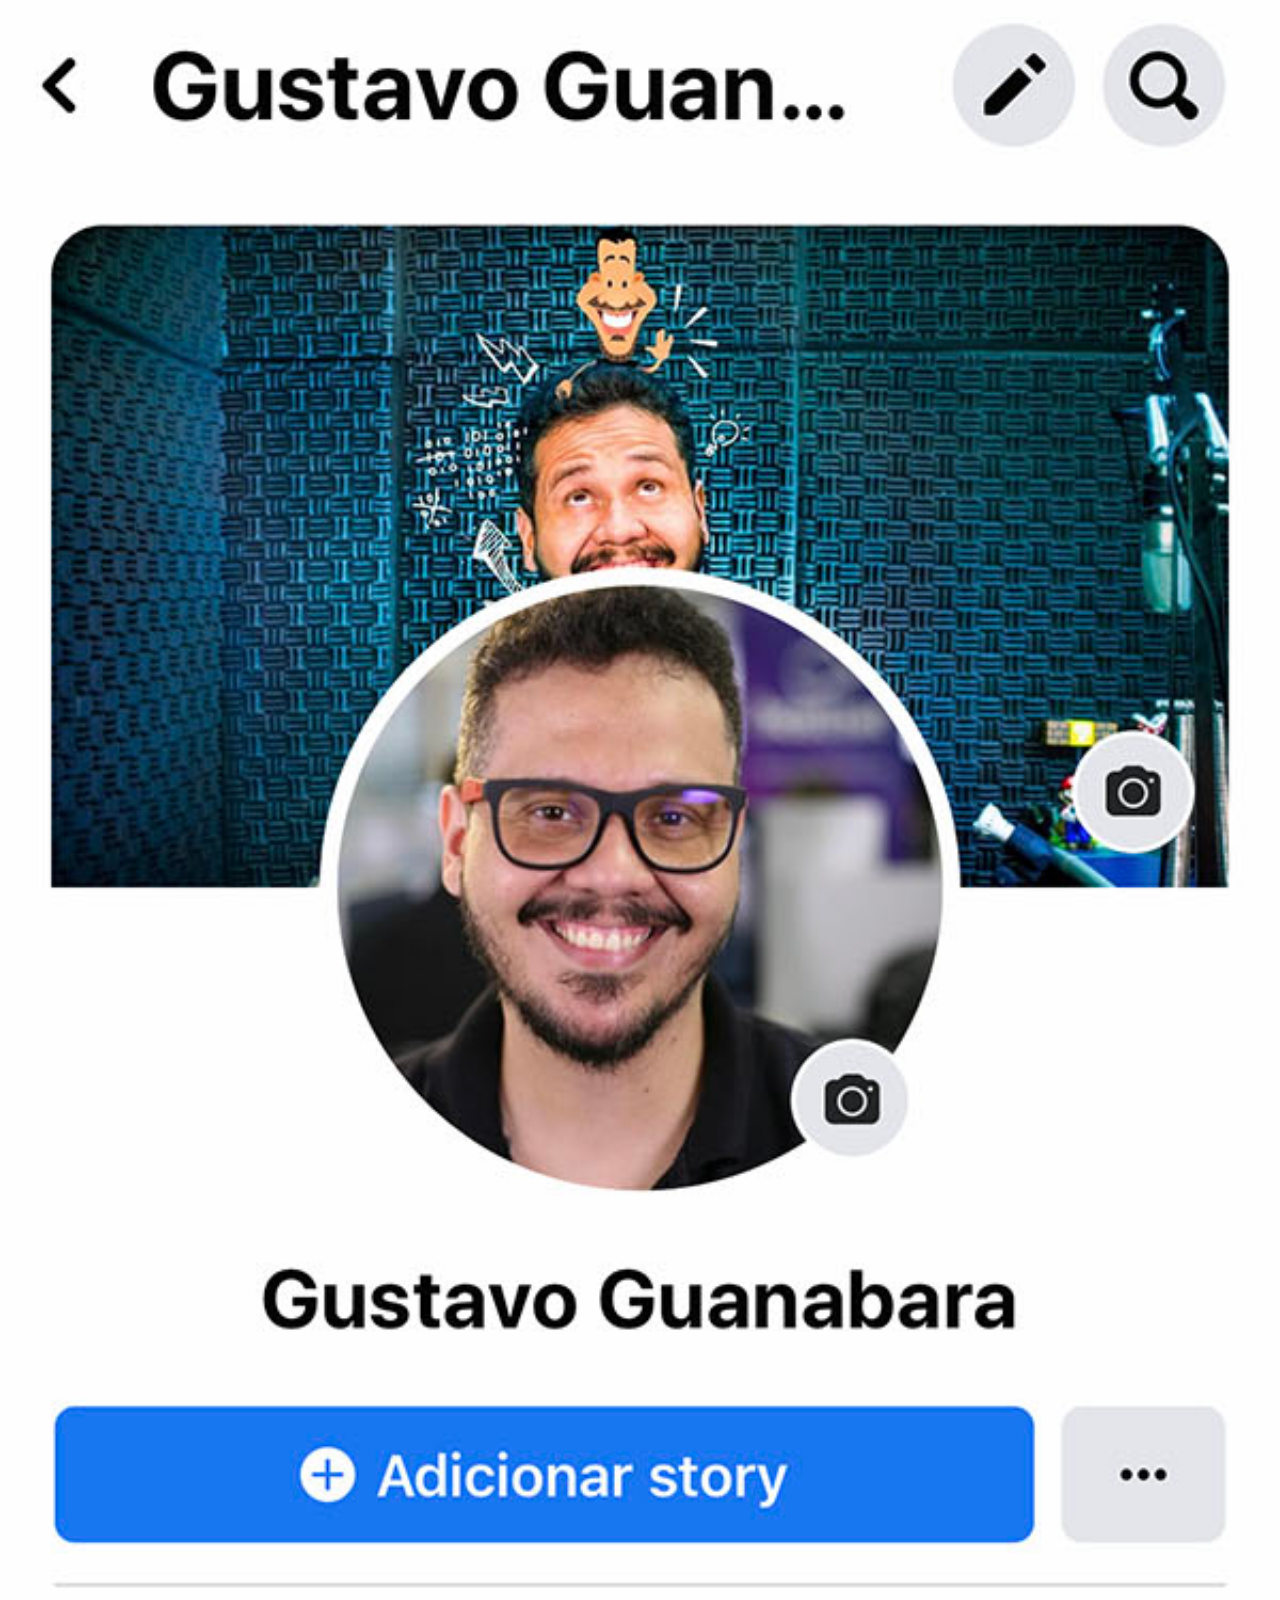
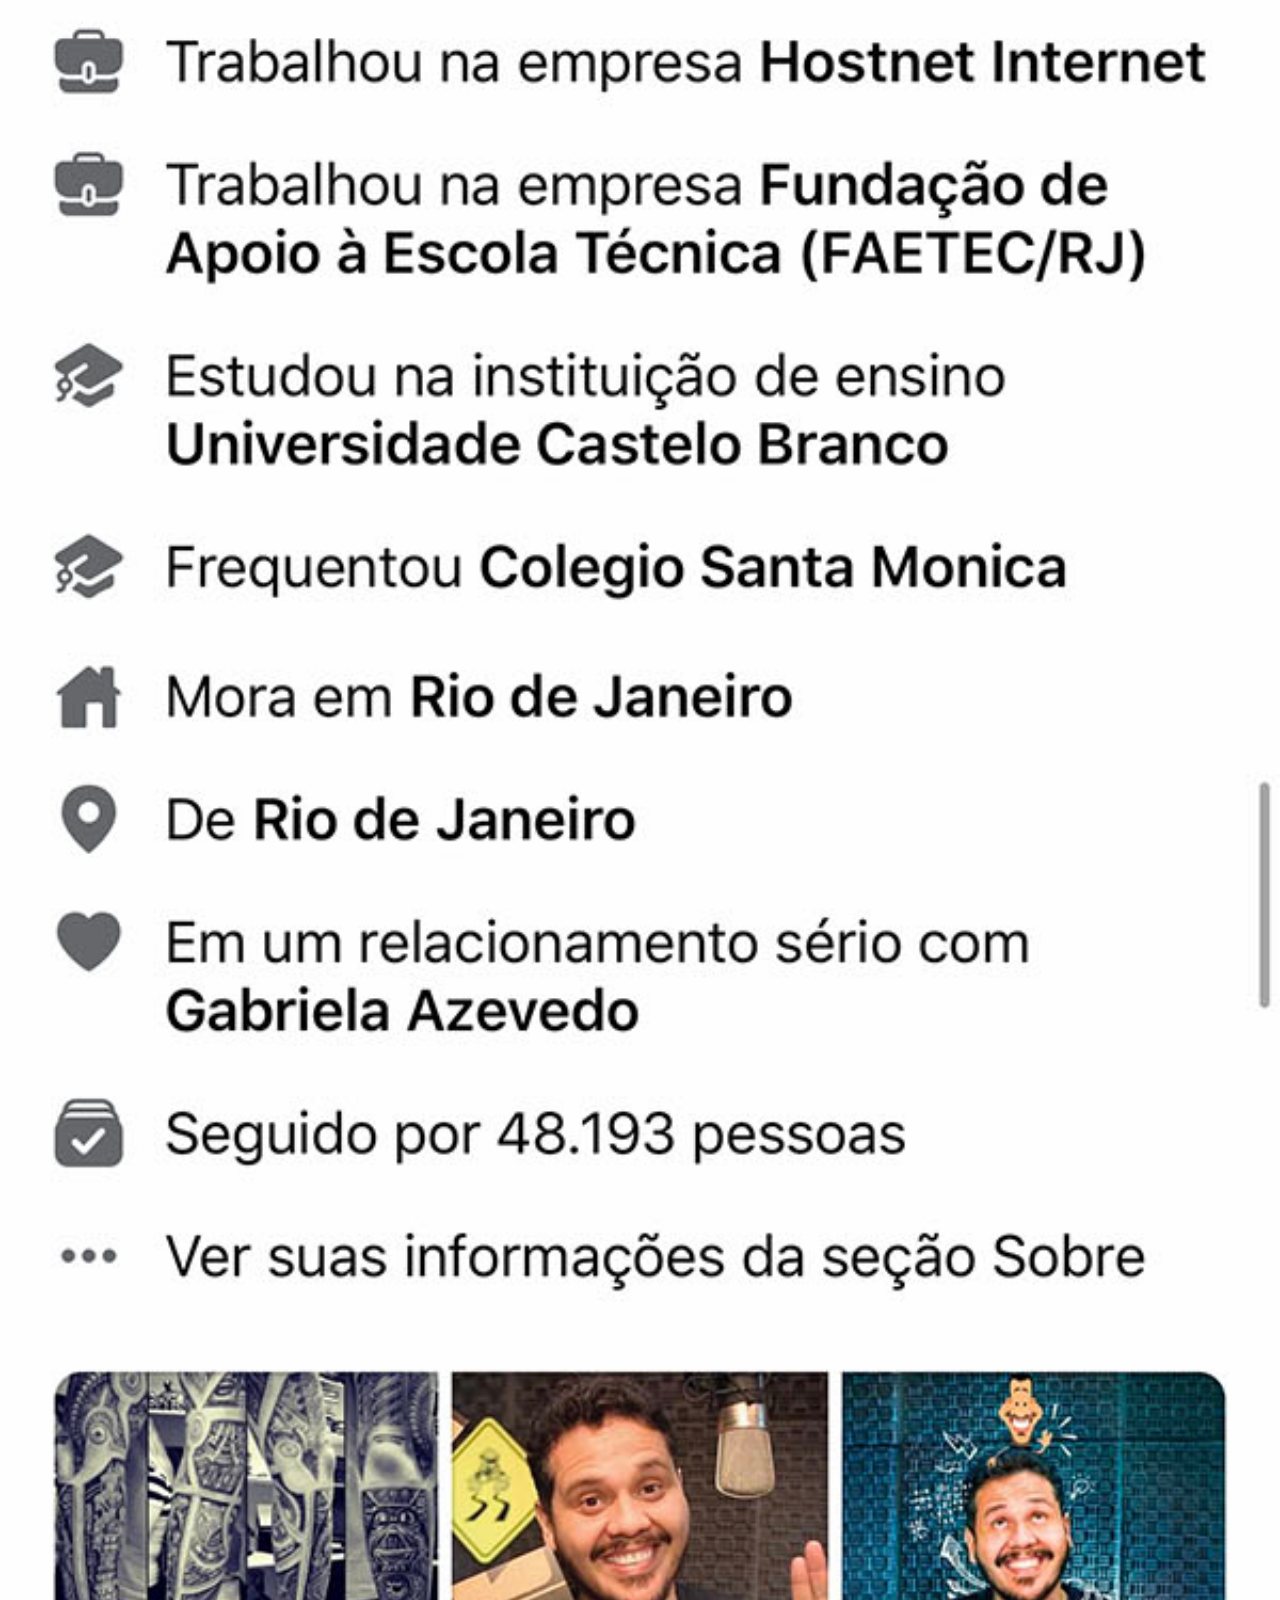
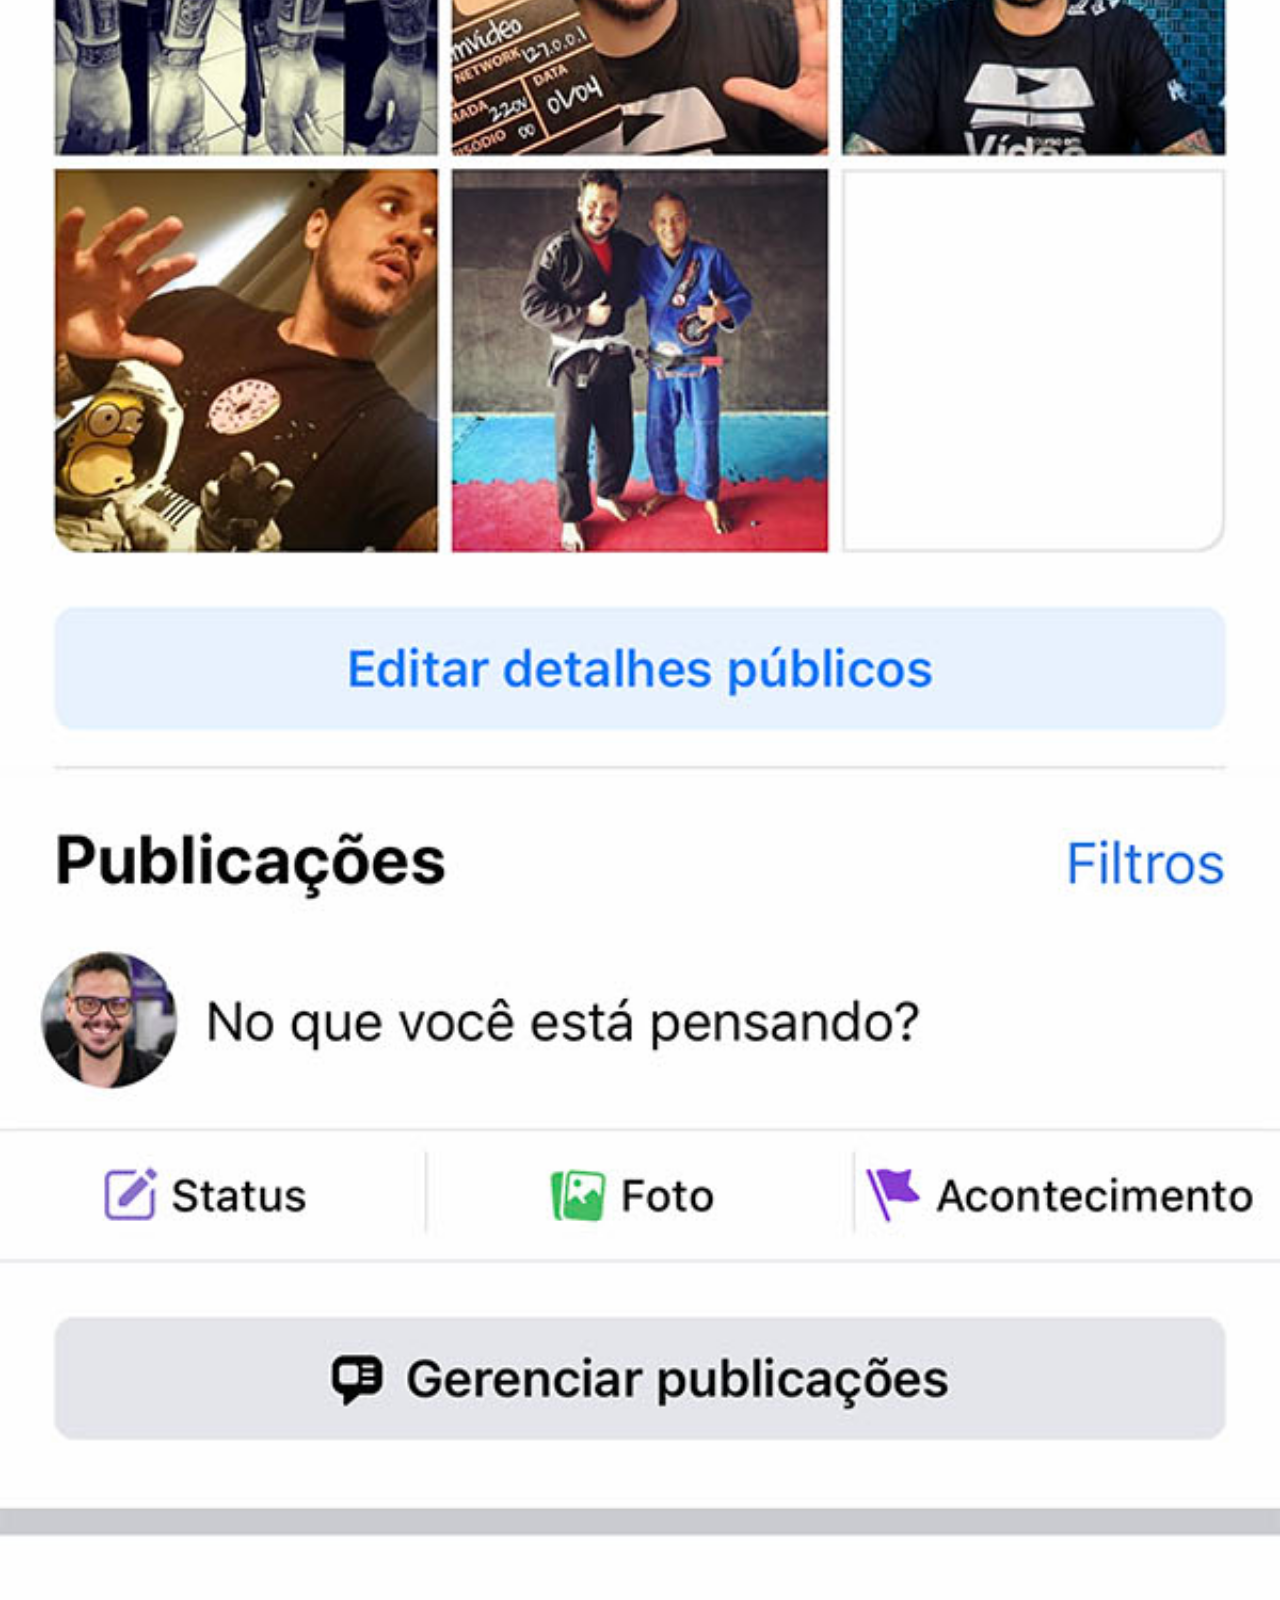
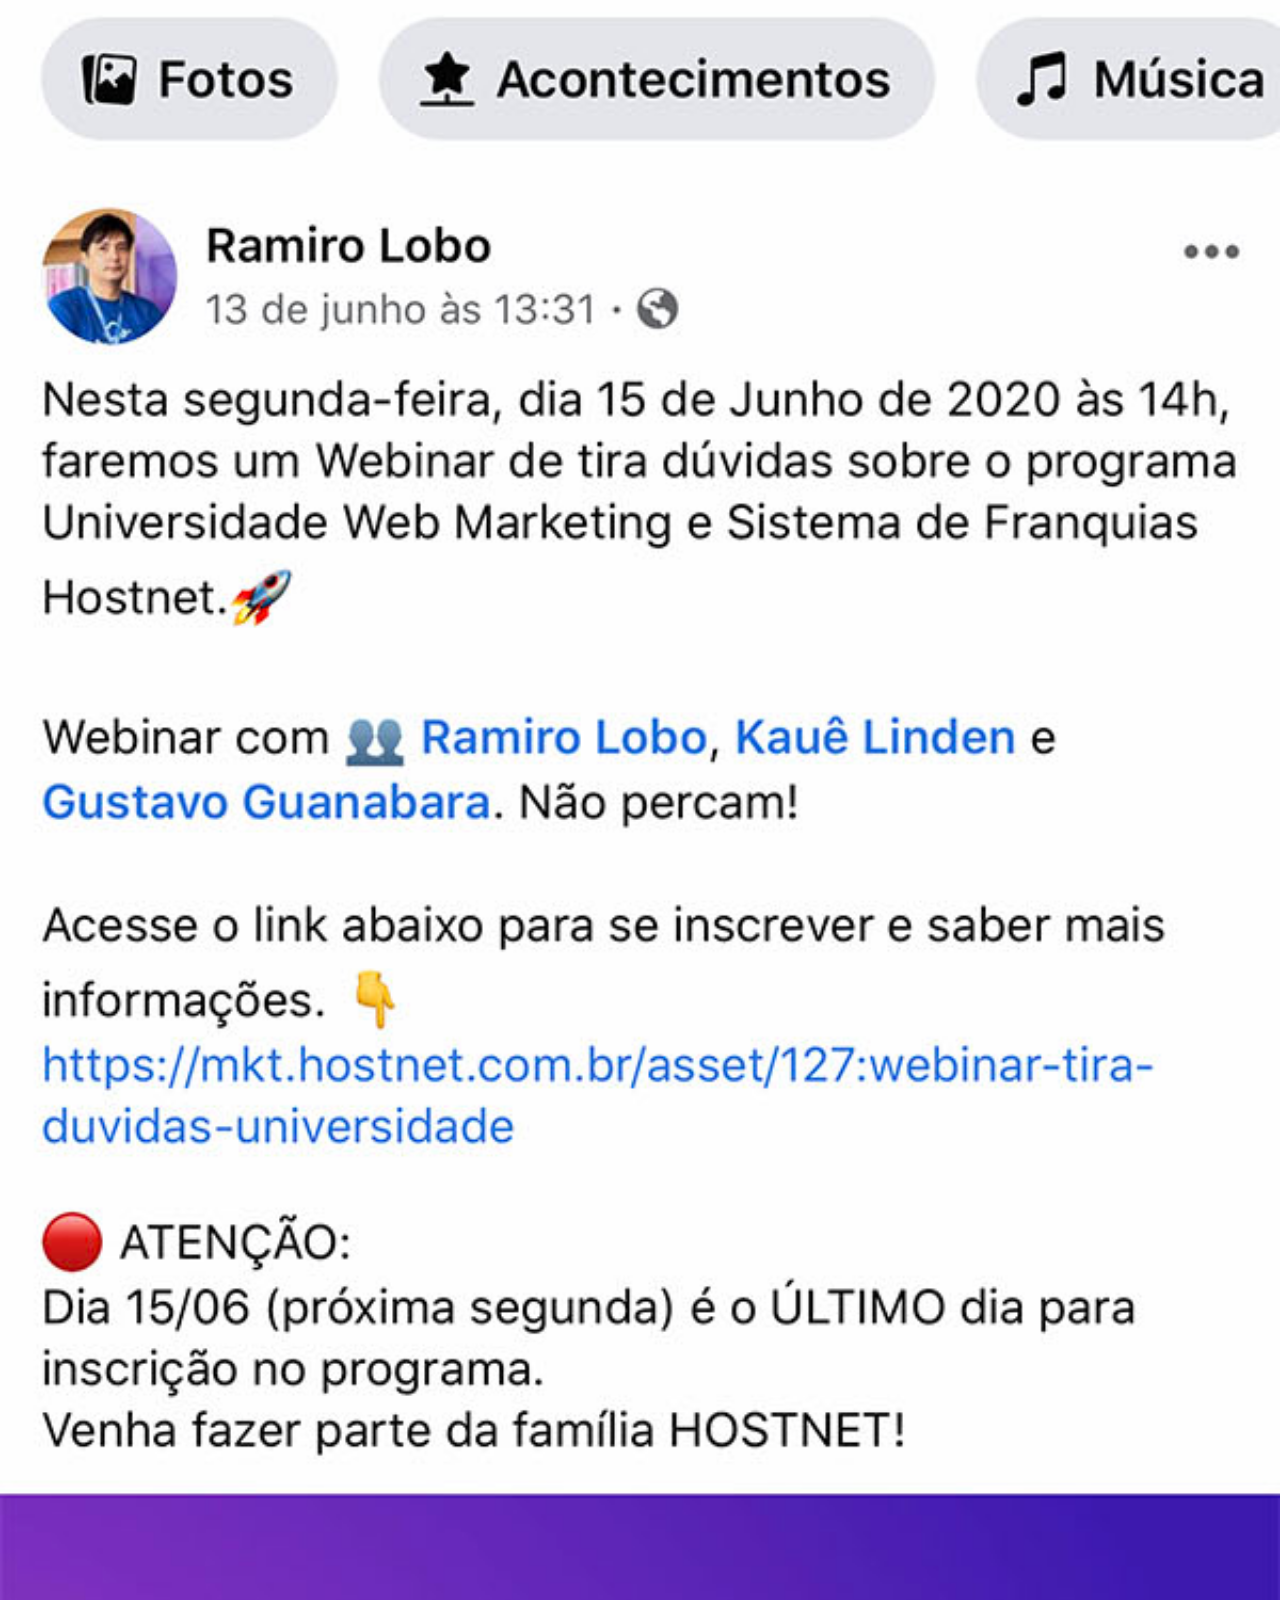
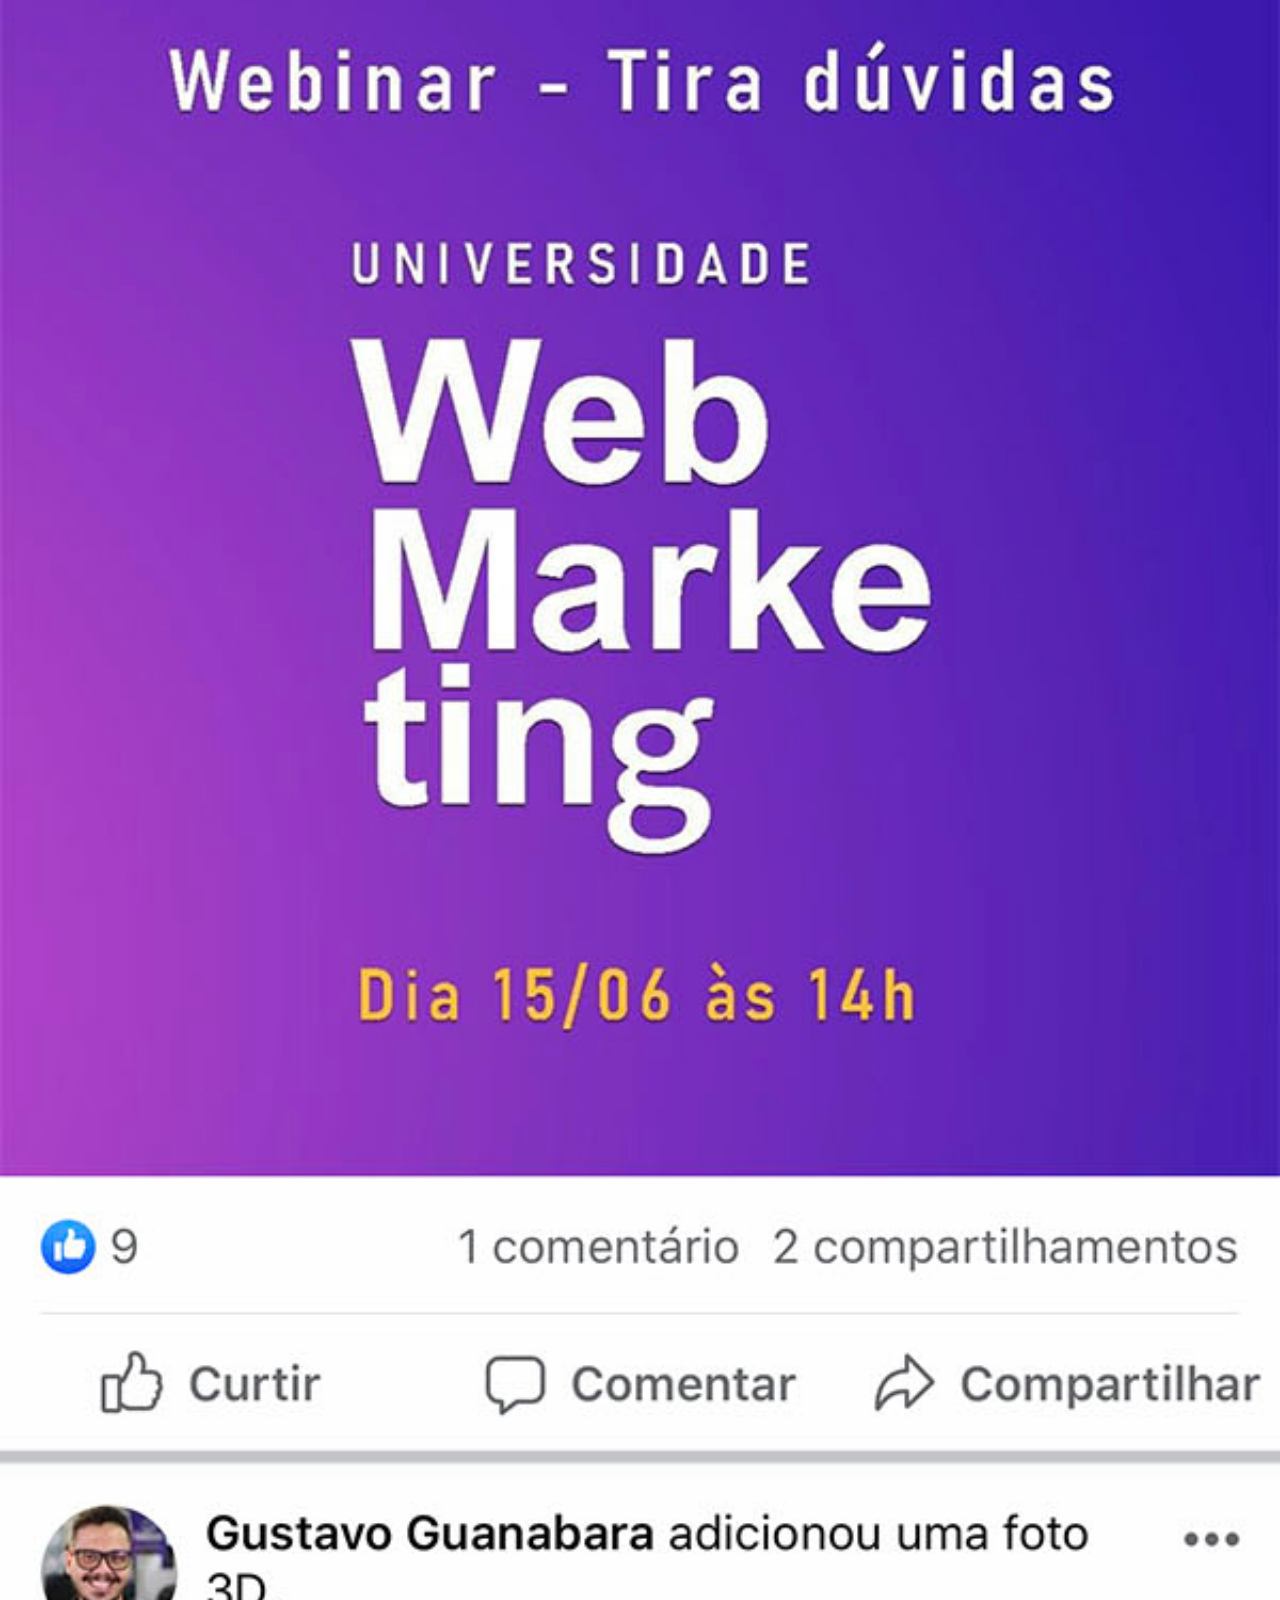
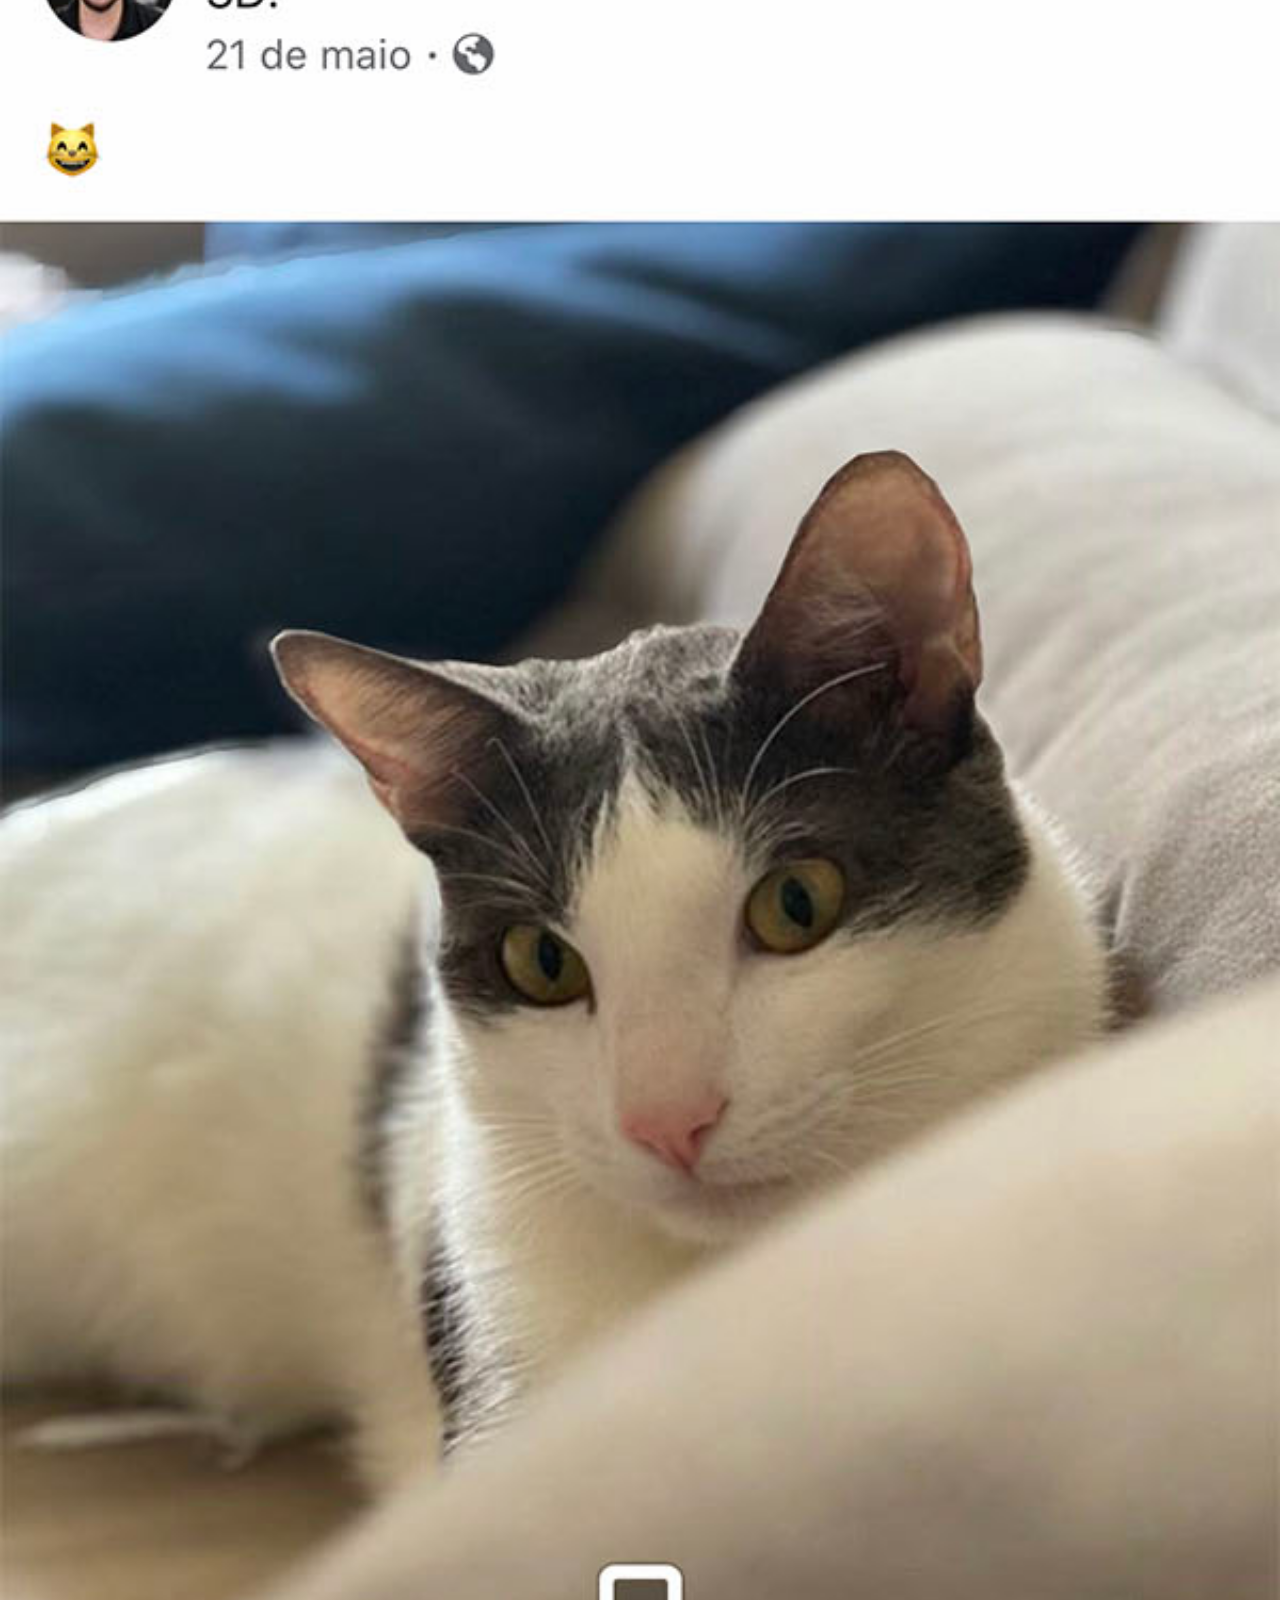
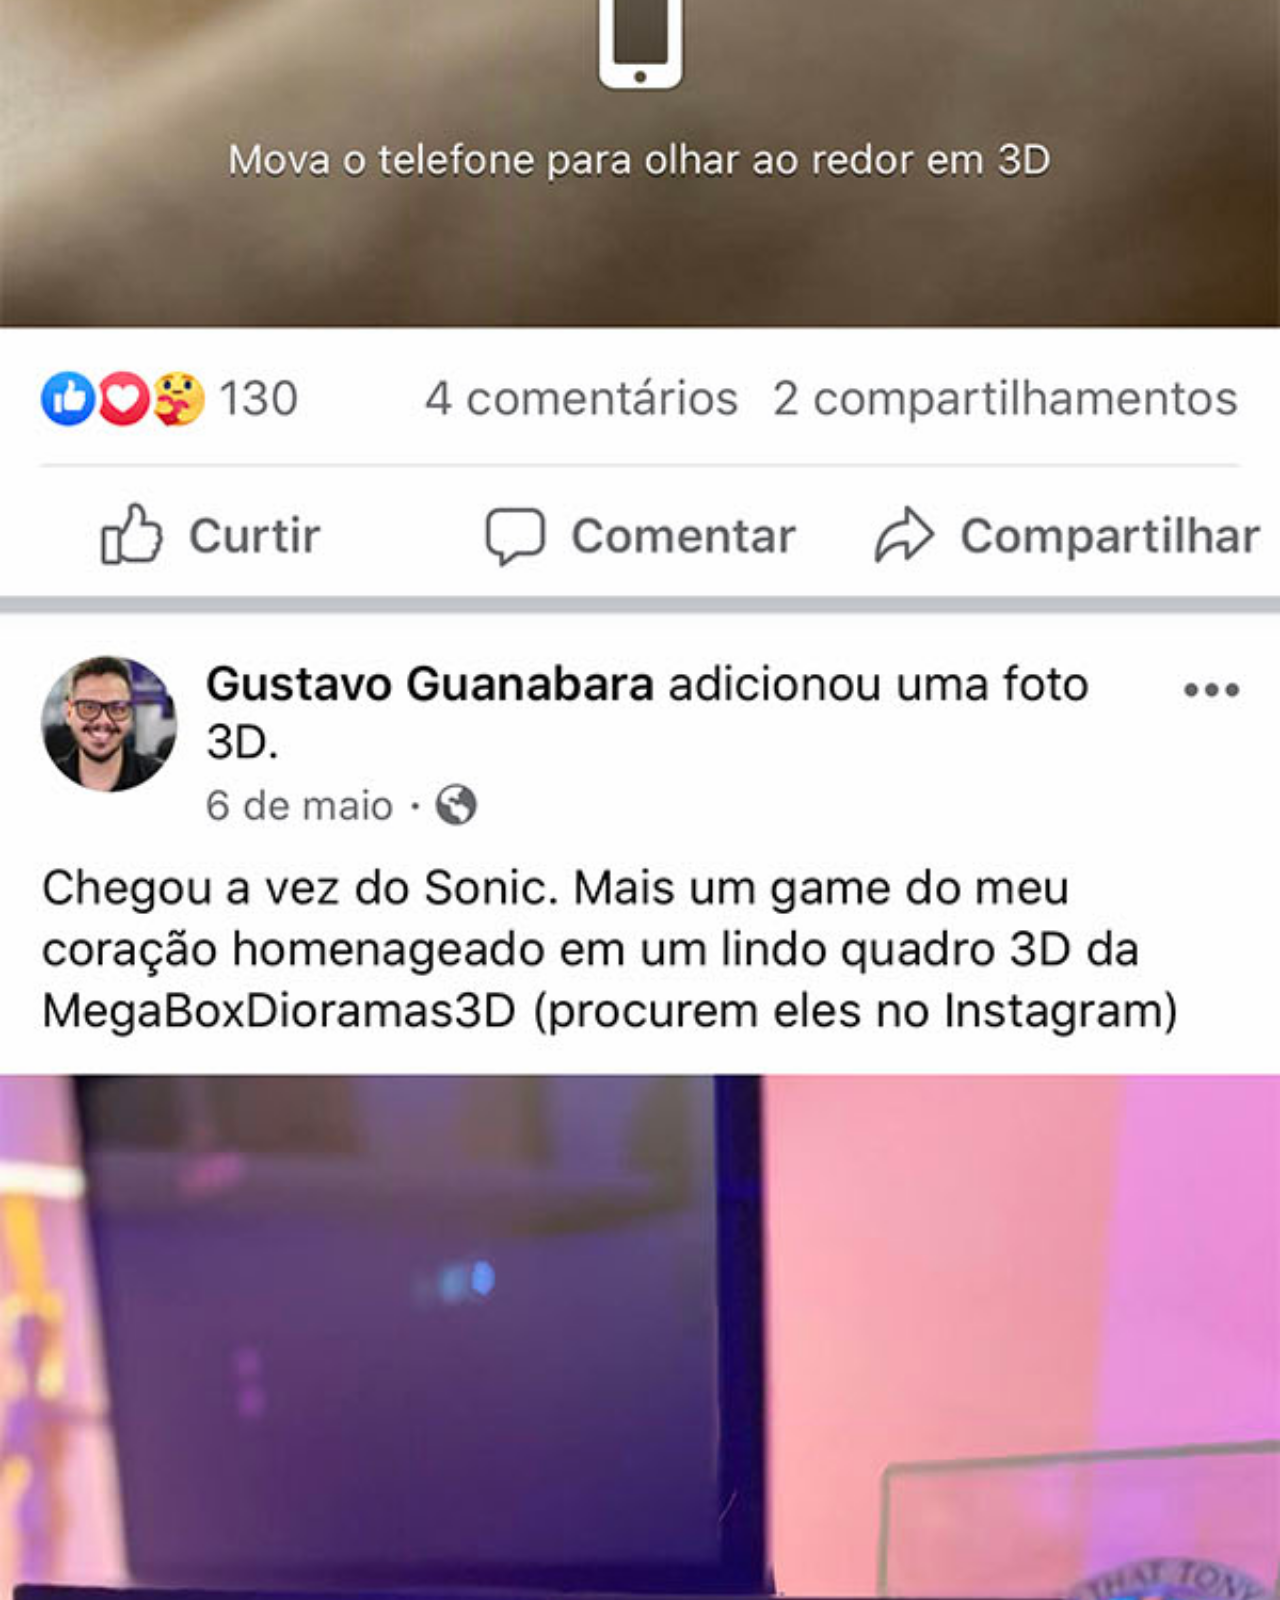
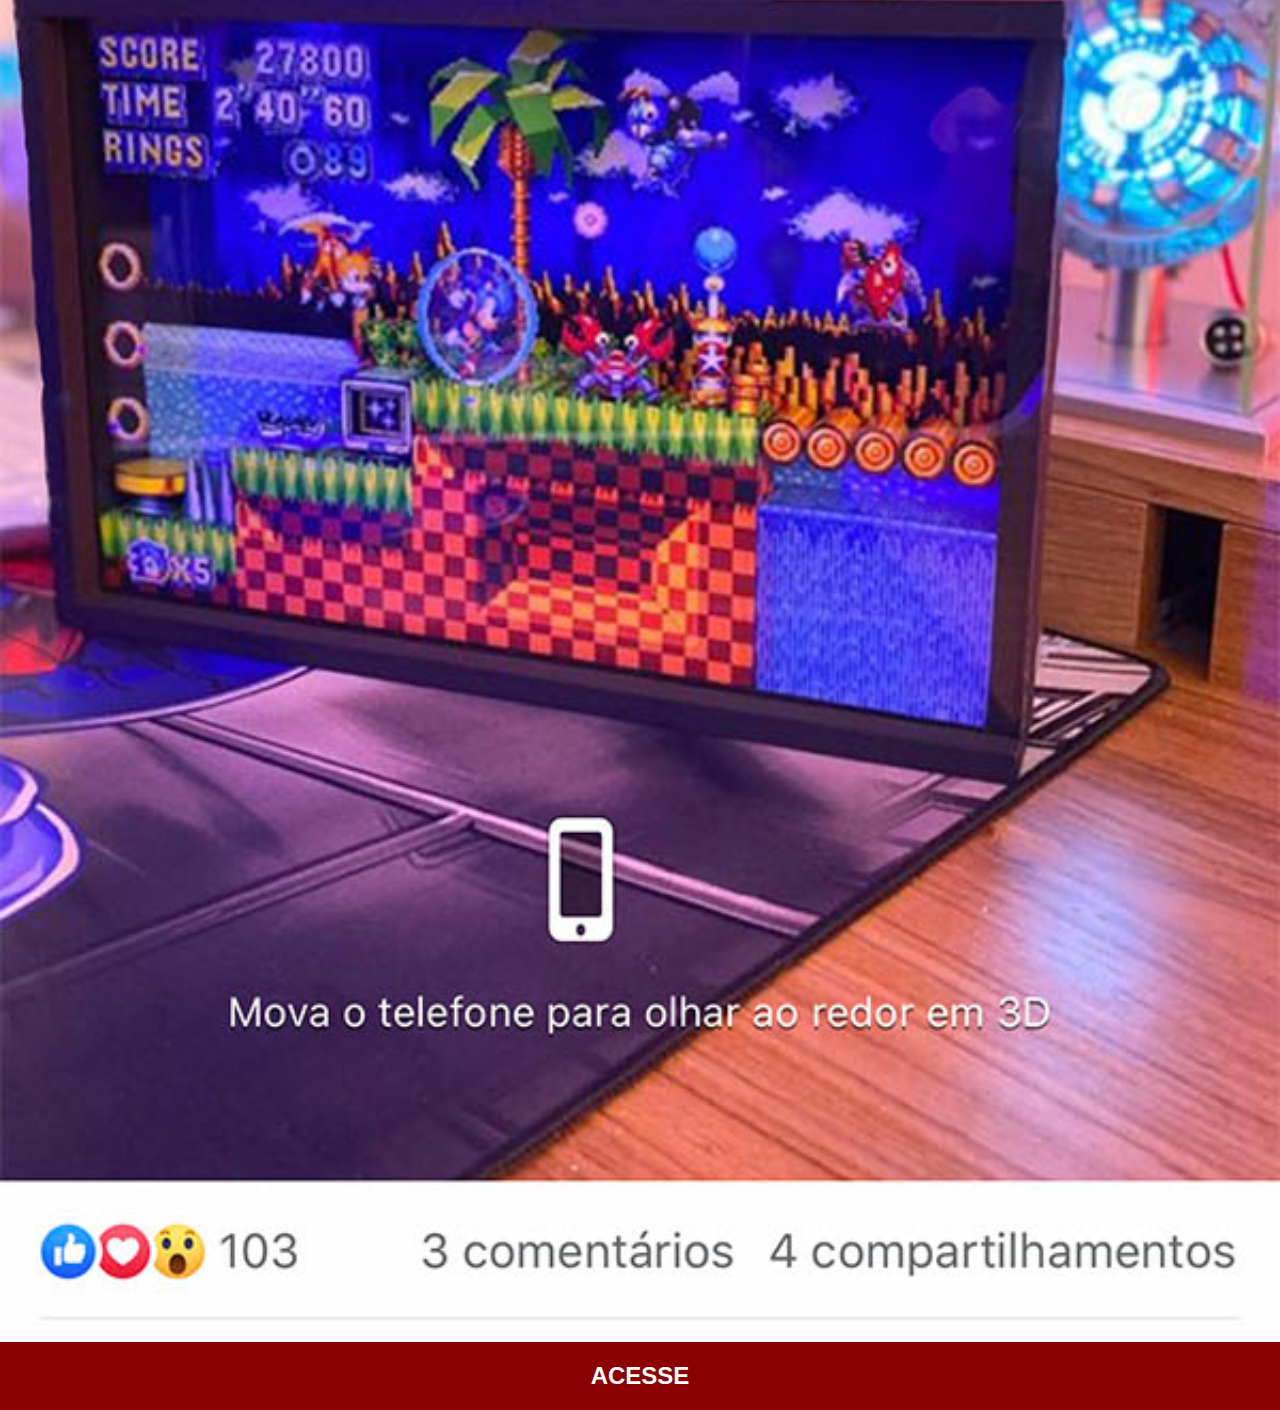
==== facebook.html @ f0915df2 "adicionado as redes social" ====
<!DOCTYPE html>
<html lang="pt-br">
<head>
    <meta charset="UTF-8">
    <meta name="viewport" content="width=device-width, initial-scale=1.0">
    <title>Facebook</title>
    <link rel="stylesheet" href="estilo/rede.css">
</head>
<body>
    <img src="imagens/tela-facebook.jpg" alt="Facebook"><a href="https://www.facebook.com/gustavoguanabara/" target="_blank">ACESSE</a>
</body>
</html>
---- estilo/rede.css ----
@charset "UTF-8";
*{
    margin: 0px;
    padding: 0px;
    font-family: Arial, Helvetica, sans-serif;
}
::-webkit-scrollbar{
    width: 0px;
    height: 0px;
}
img{
width: 100vw;
}
a{
    display: block;
    background-color: darkred;
    color: white;
    text-decoration: none;
    text-align: center;
    padding: 20px;
 
    font-weight: bolder;
    font-size: 1.5em;
}
a:hover{
    text-decoration: underline;
    background-color: red;
}
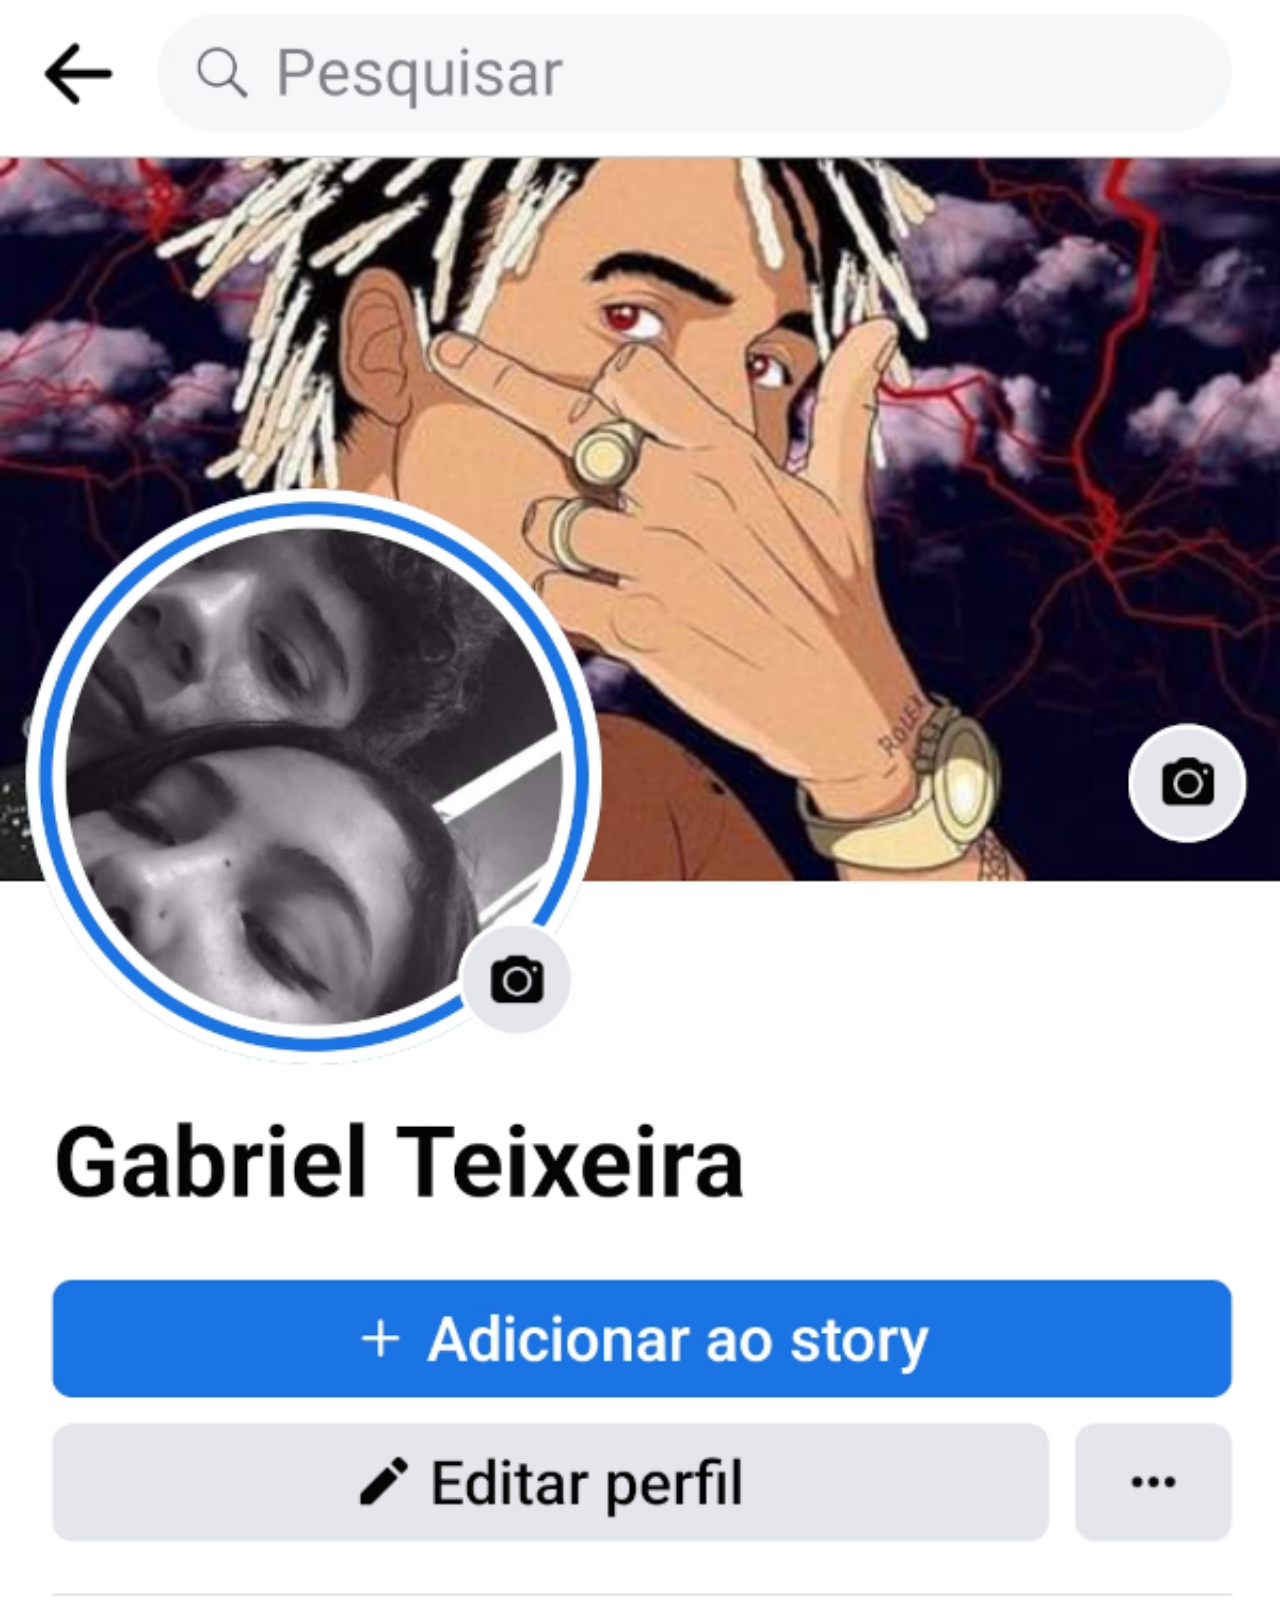
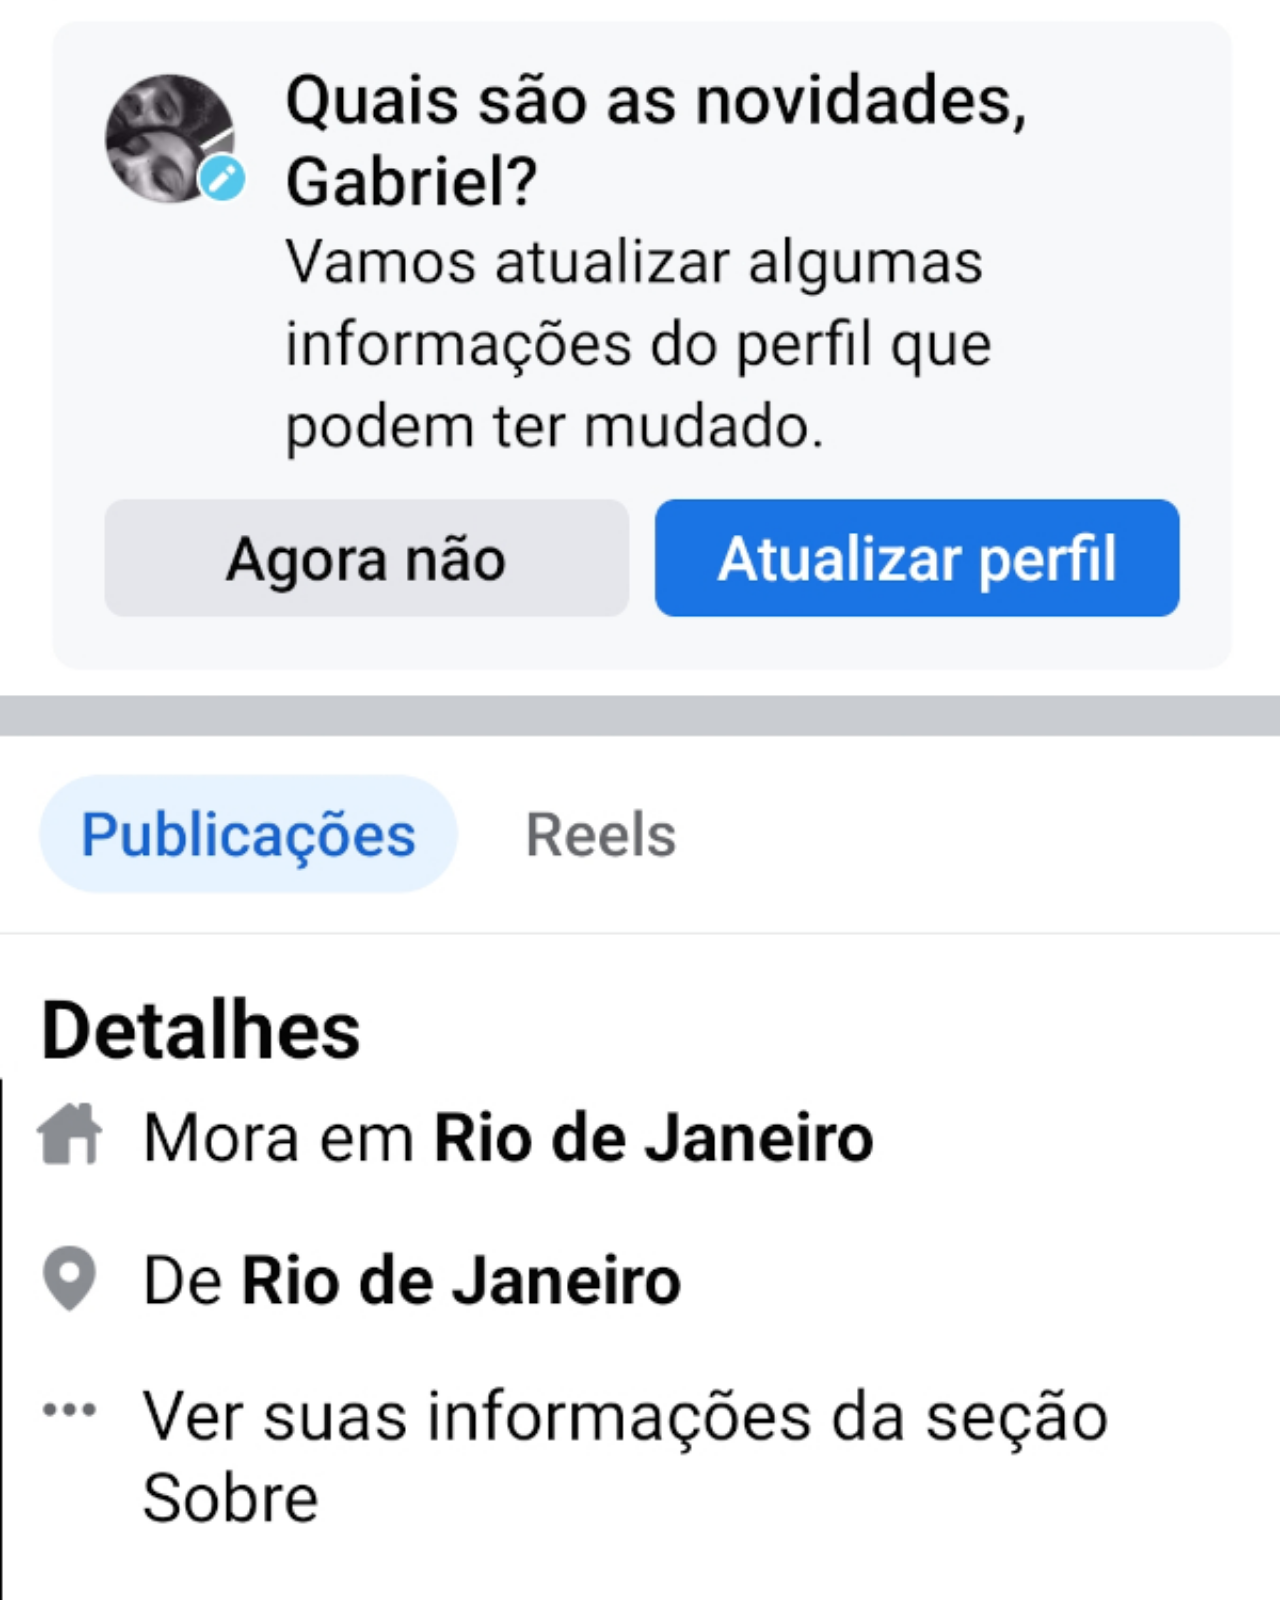
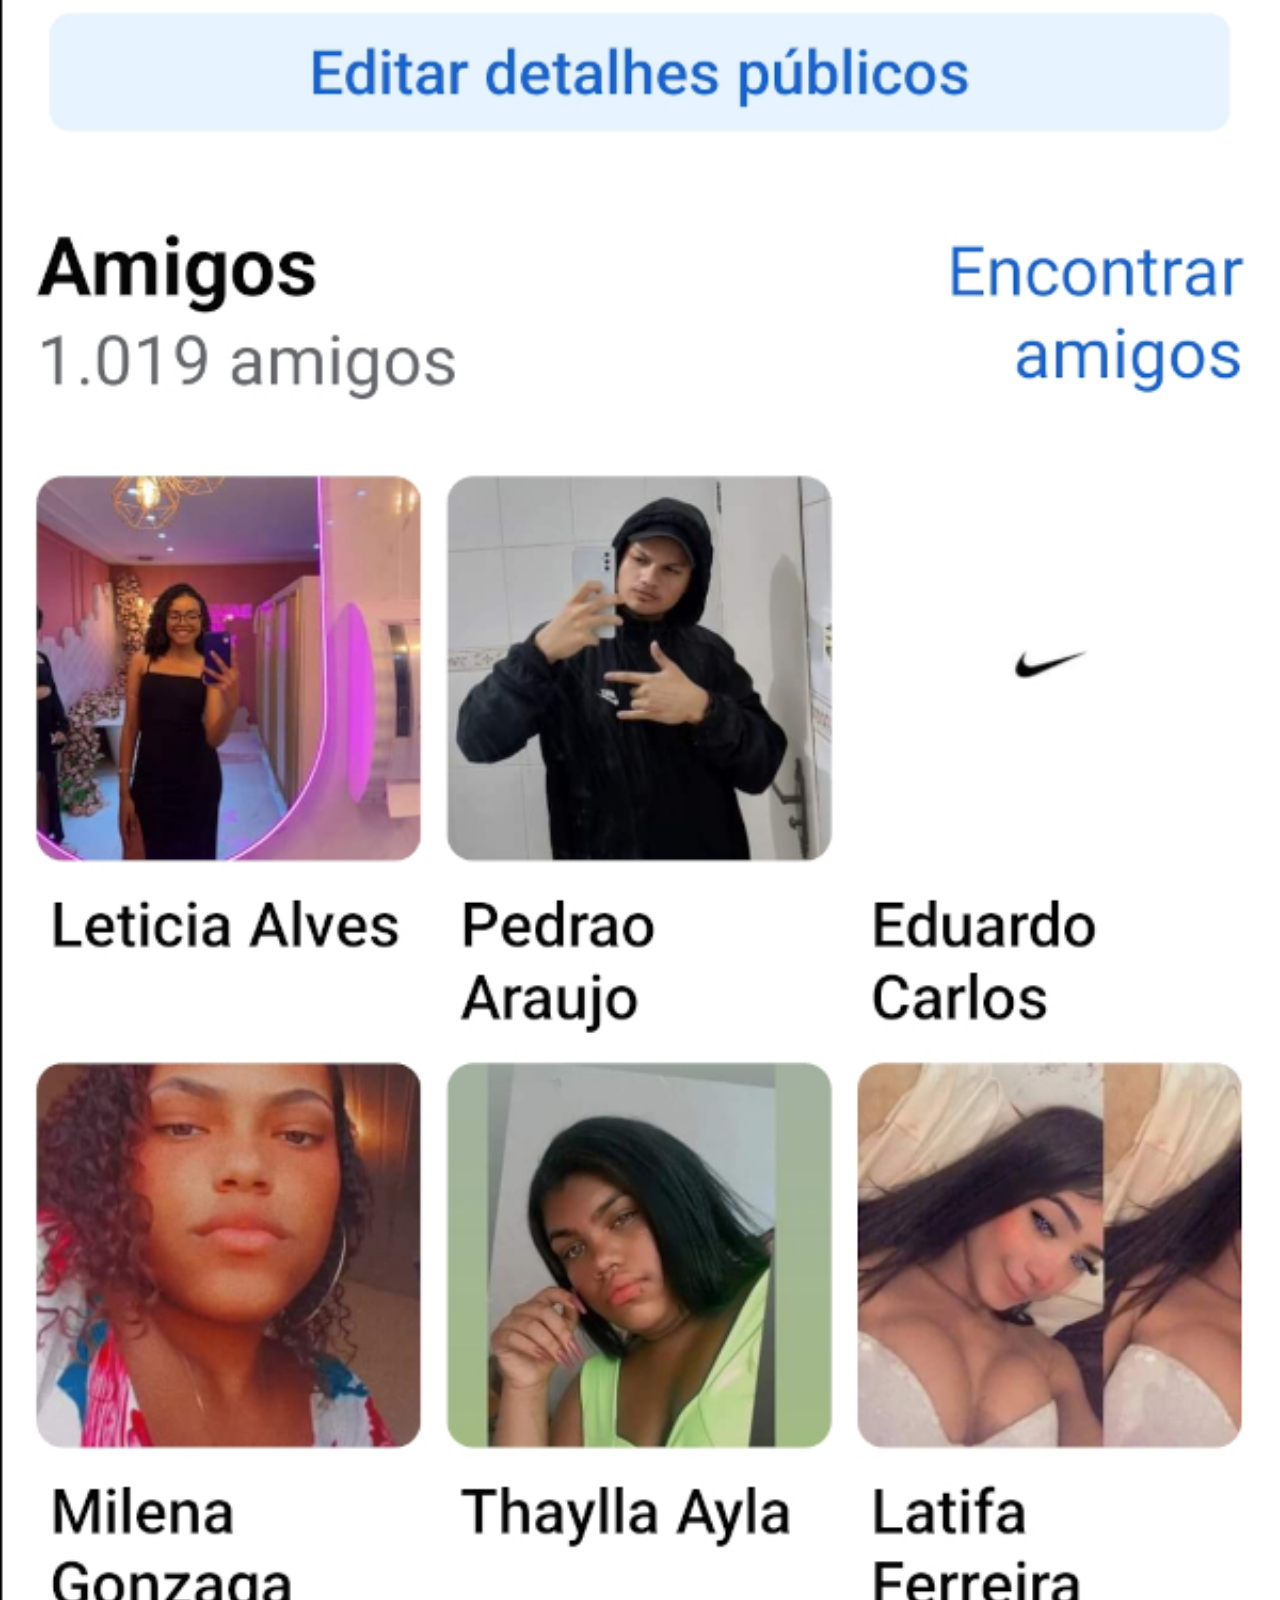
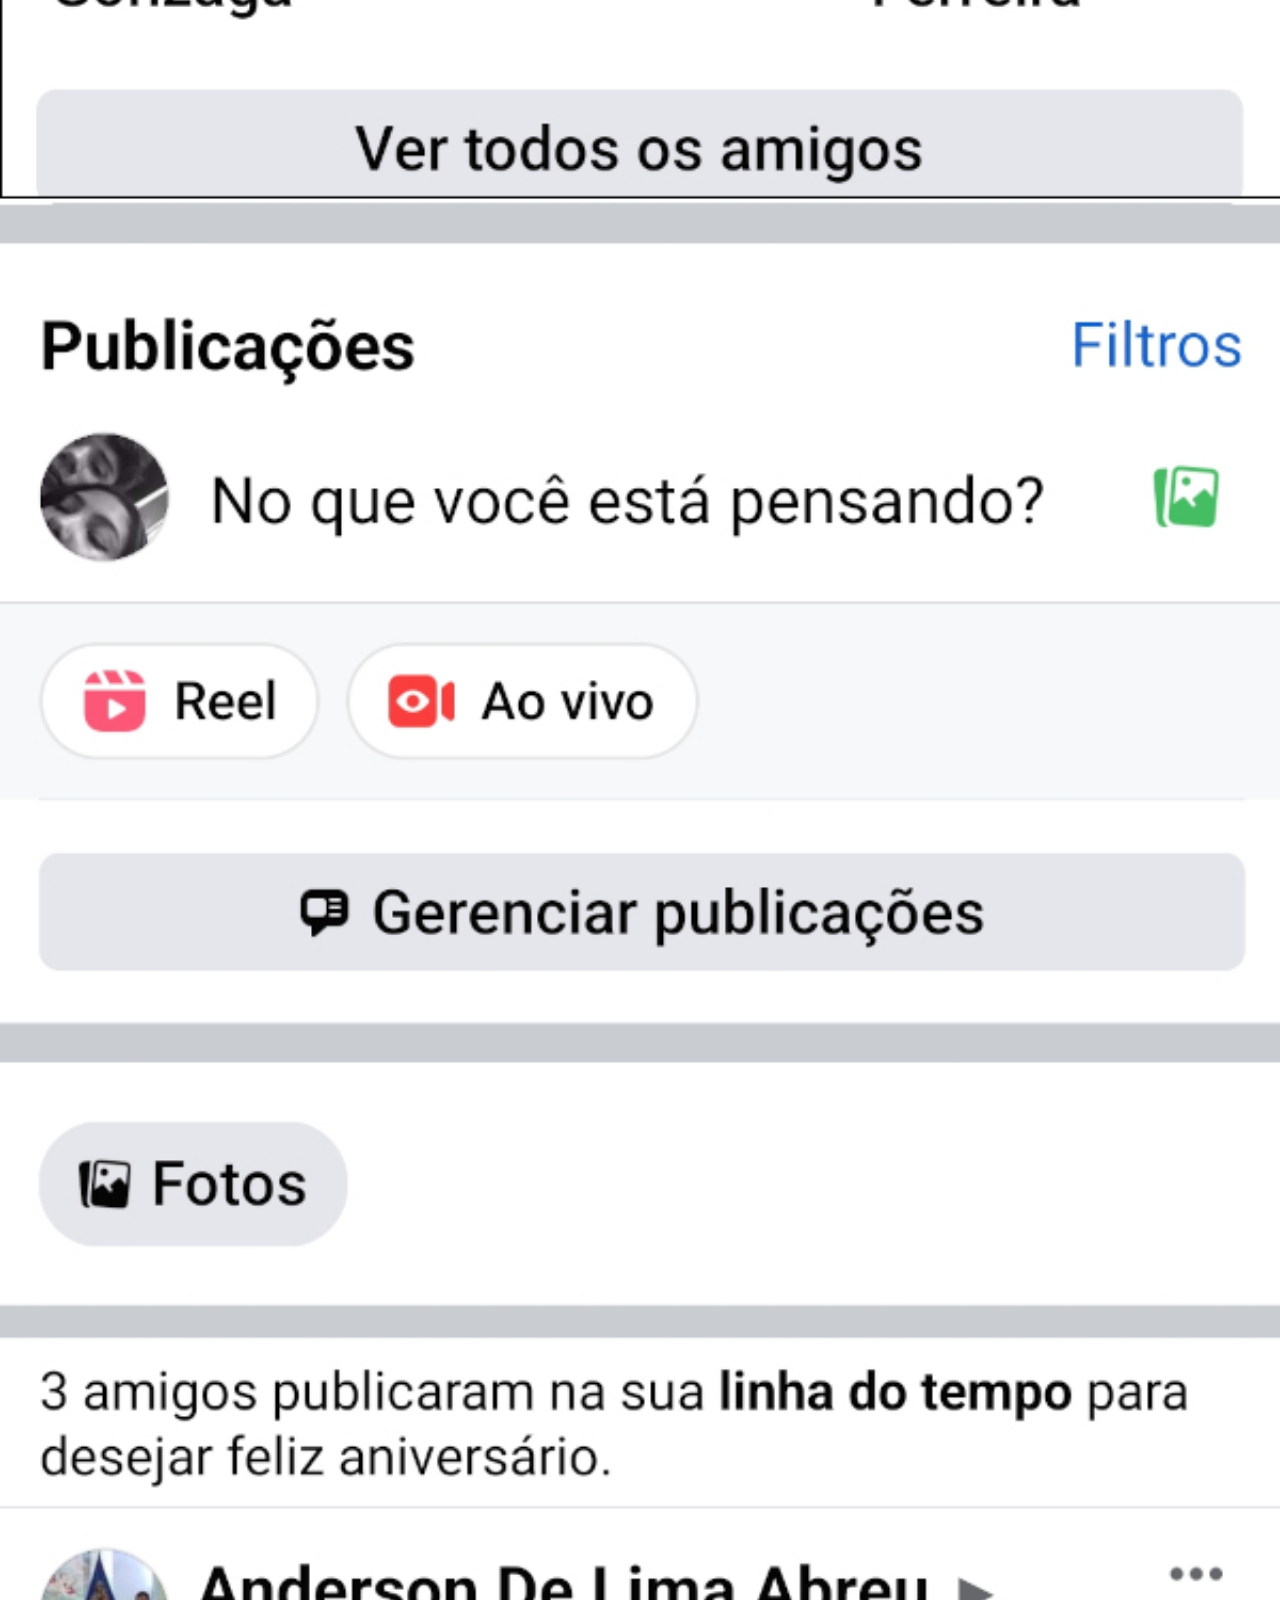
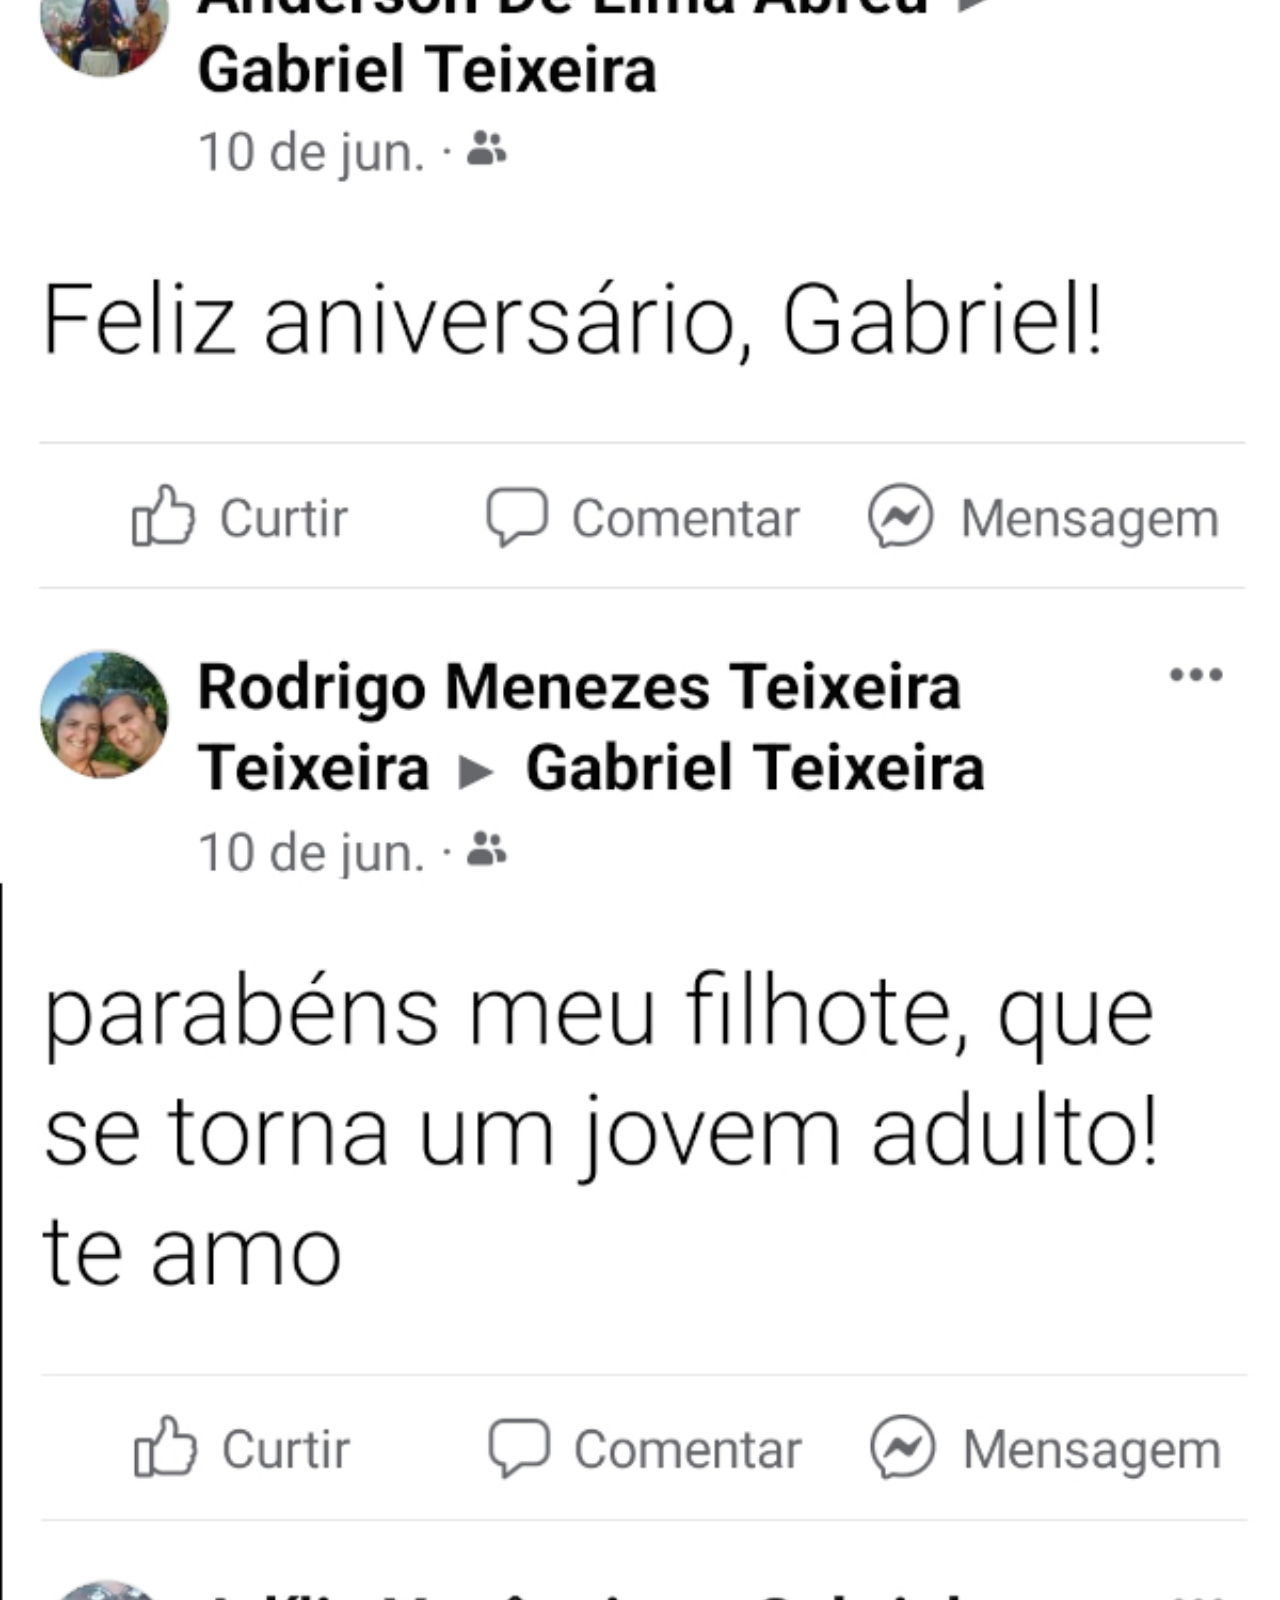
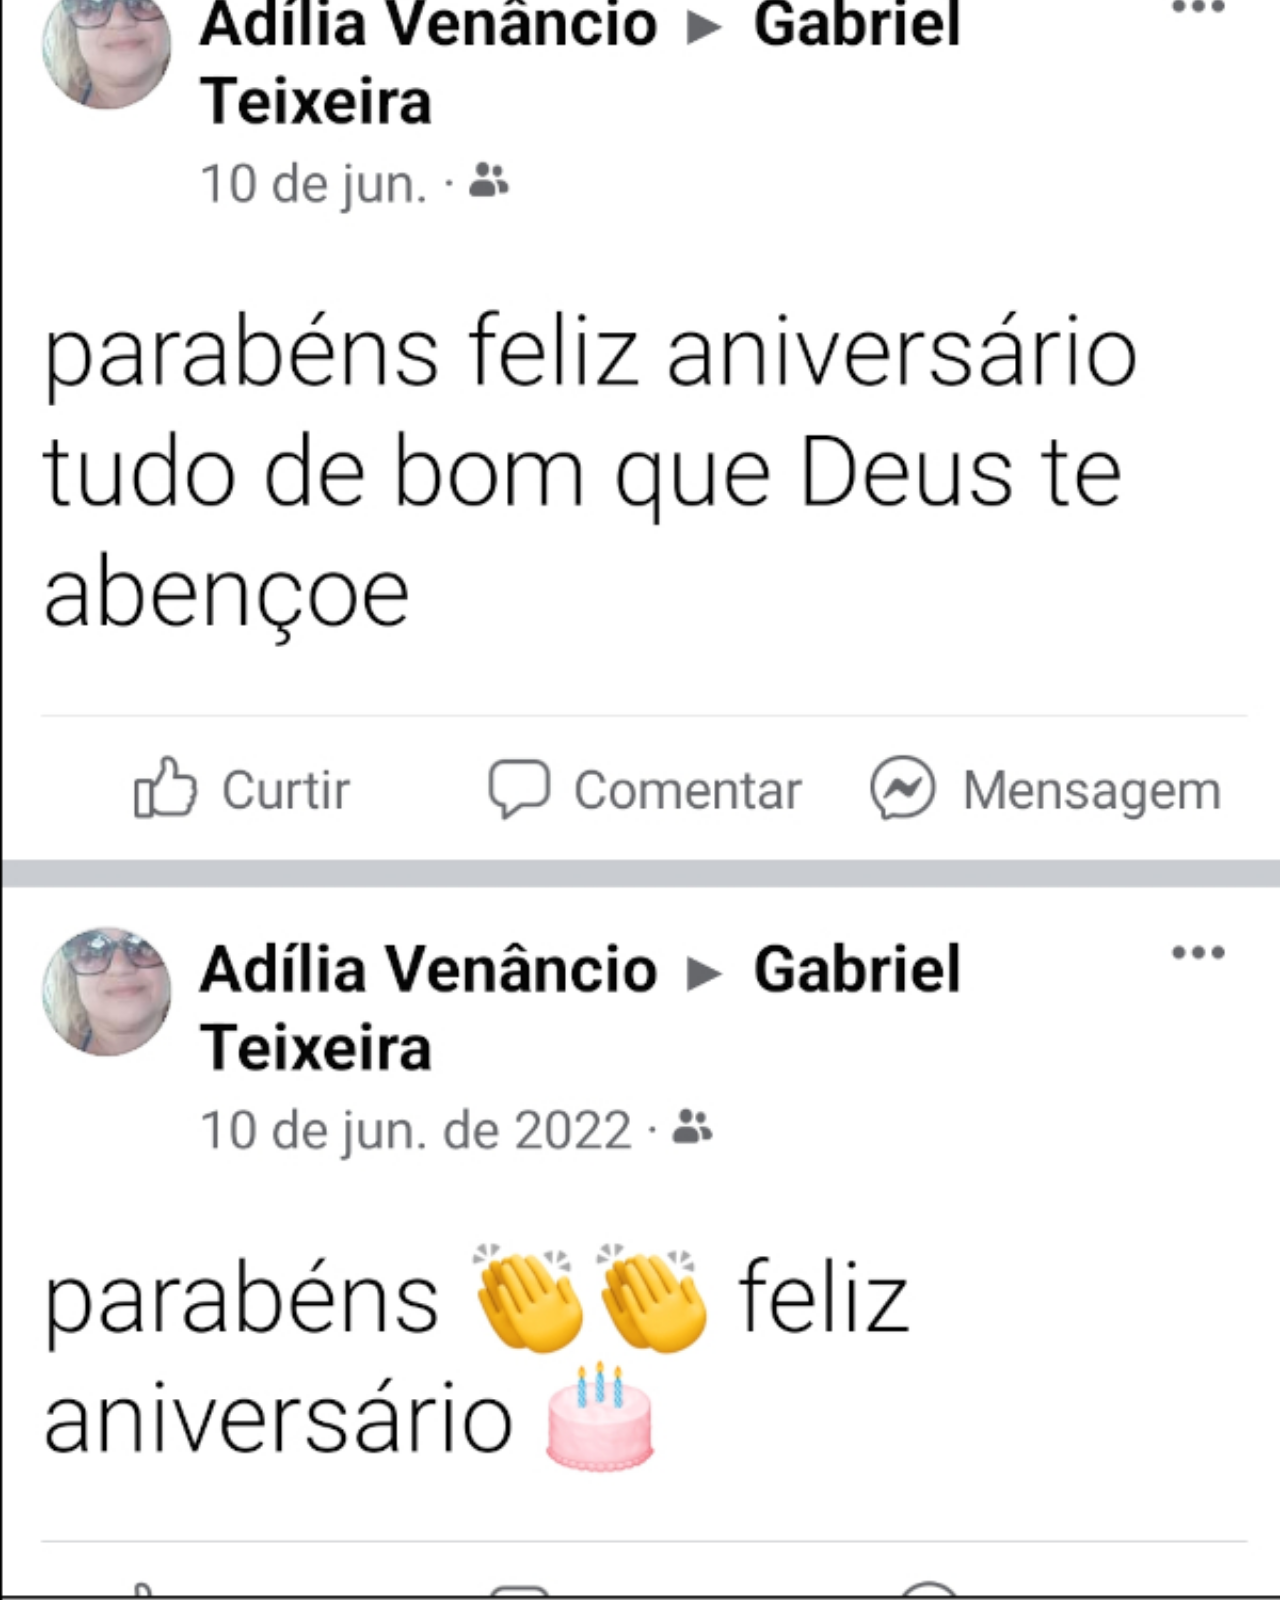
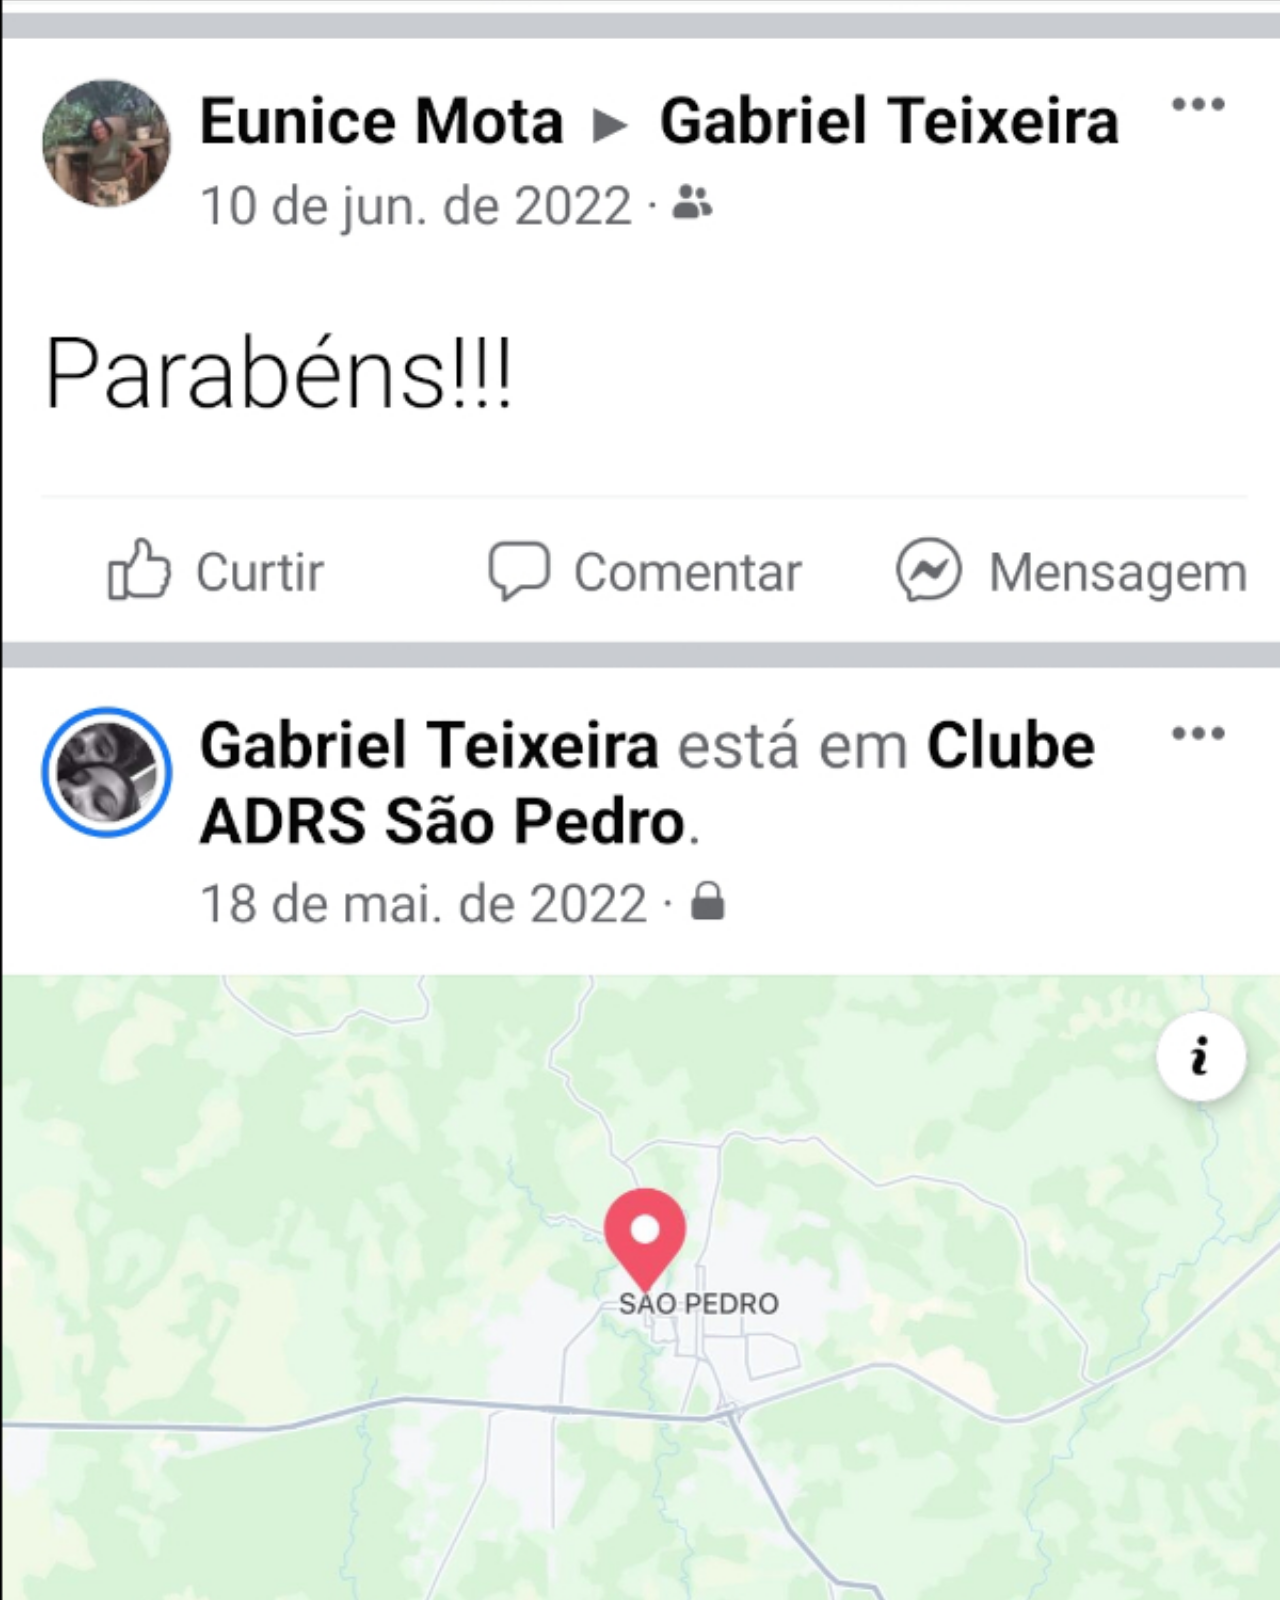
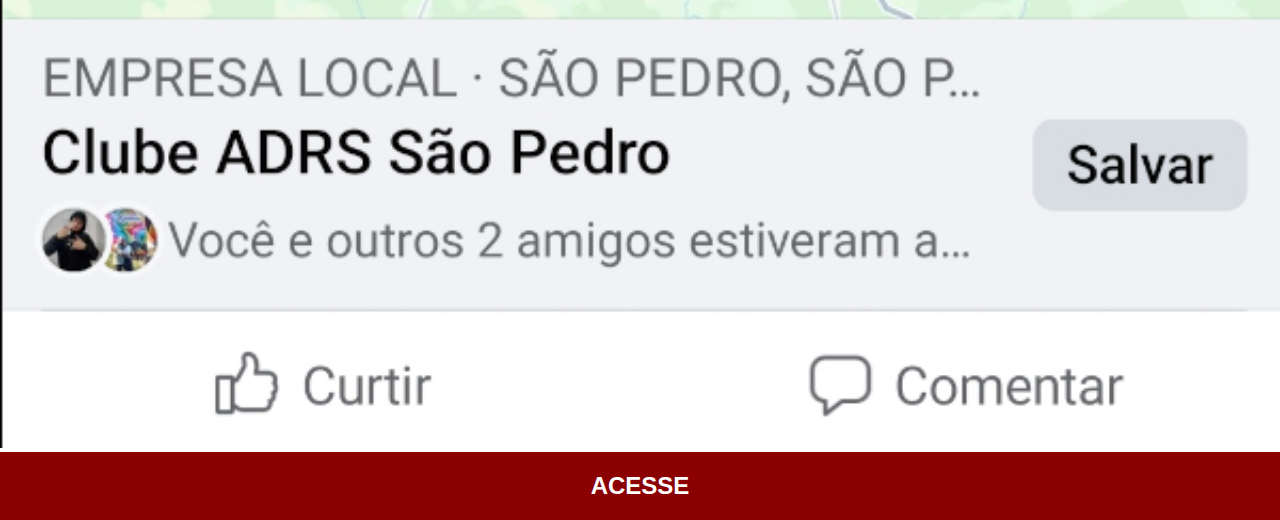
==== commit 2558a84f: "colocando minha imagem" ====
--- a/facebook.html
+++ b/facebook.html
@@ -7,6 +7,6 @@
     <link rel="stylesheet" href="estilo/rede.css">
 </head>
 <body>
-    <img src="imagens/tela-facebook.jpg" alt="Facebook"><a href="https://www.facebook.com/gustavoguanabara/" target="_blank">ACESSE</a>
+    <img src="imagens/tela-facebook2.jpg" alt="Facebook"><a href="https://www.facebook.com/gustavoguanabara/" target="_blank">ACESSE</a>
 </body>
 </html>